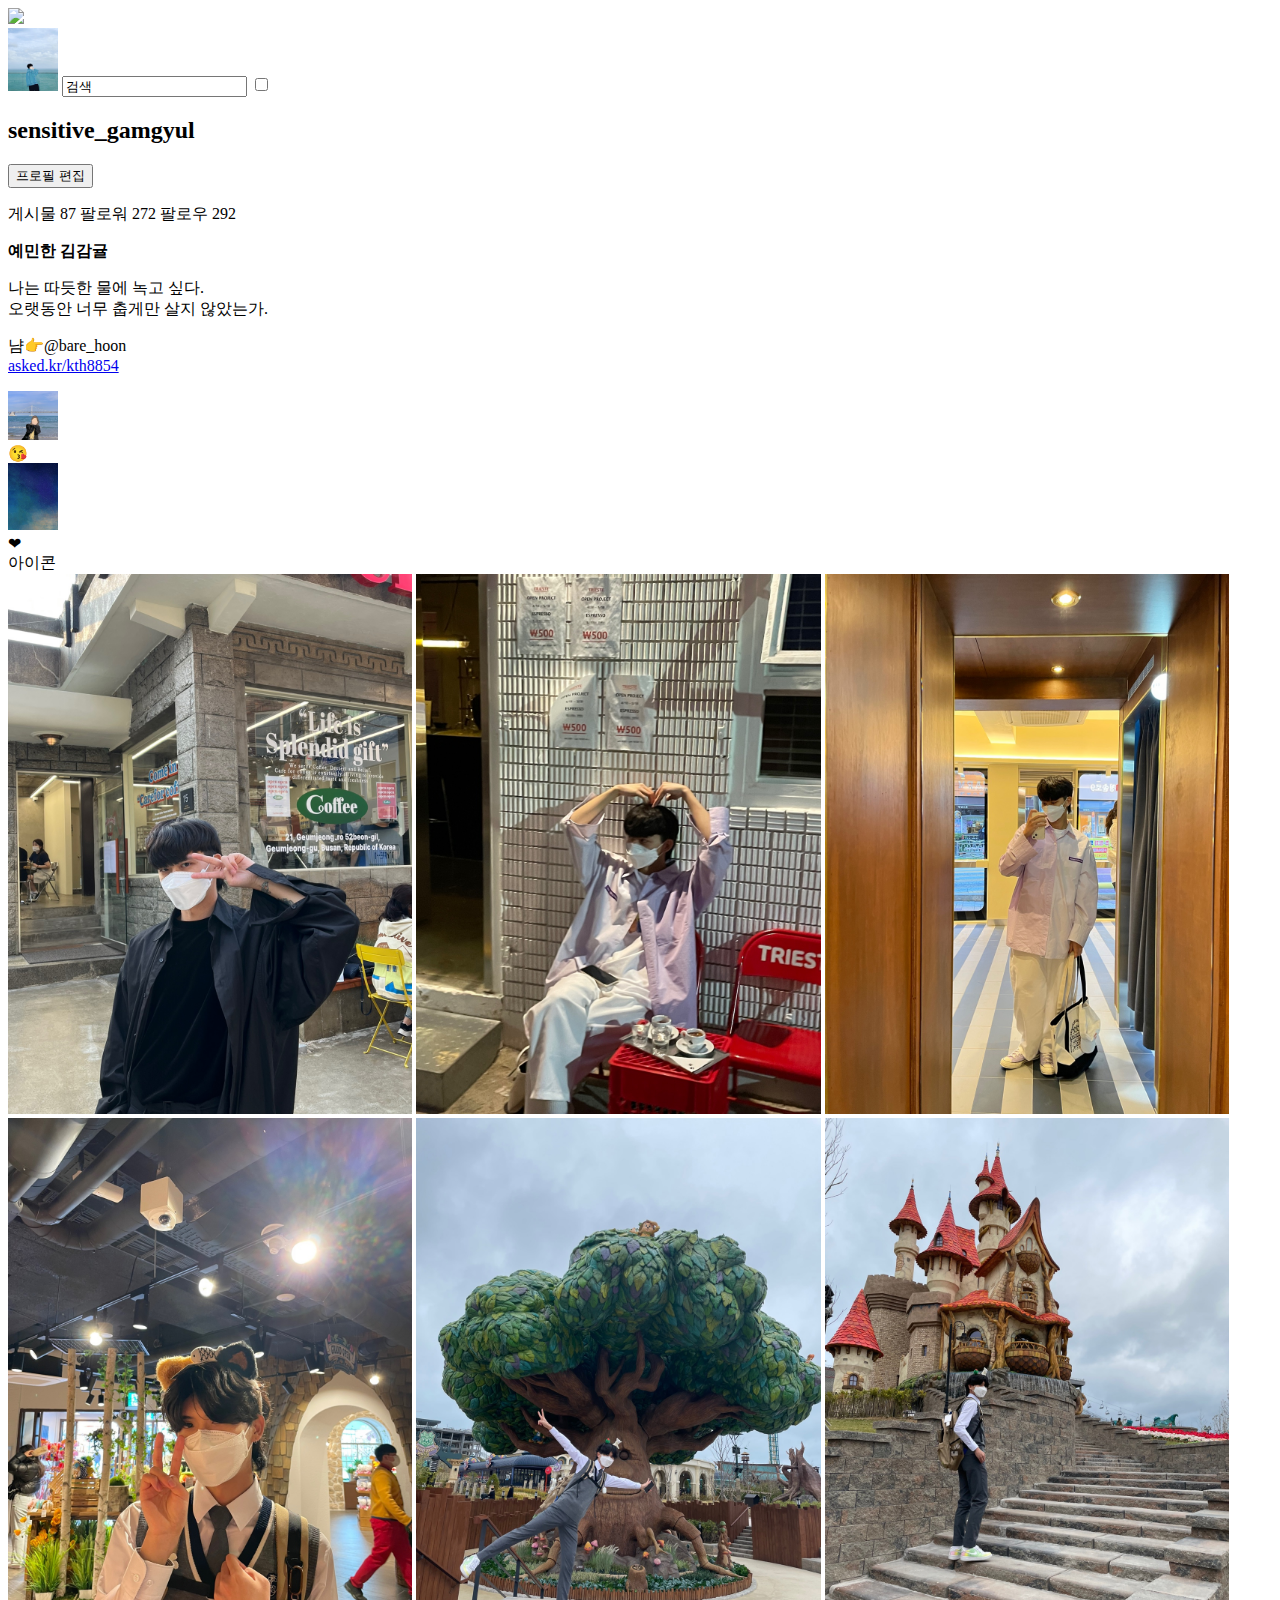
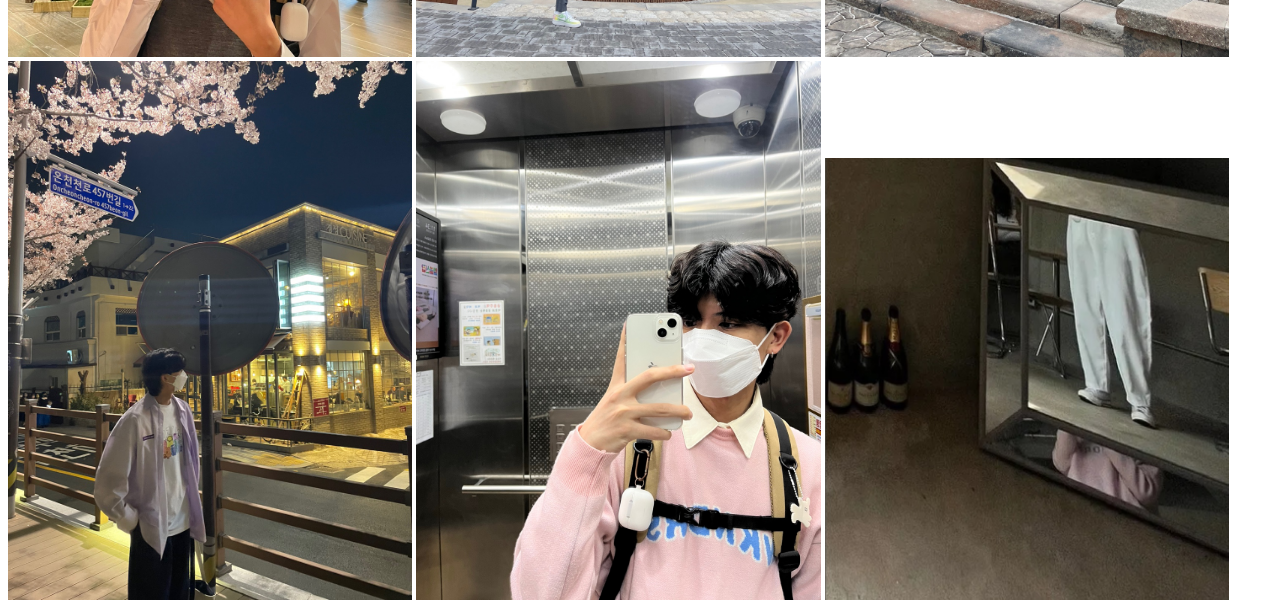
==== index.html @ 4f3c1444 "ver 1.0 html 뼈대" ====
<!DOCTYPE html>
<html lang="en">

<head>
    <meta charset="UTF-8">
    <meta http-equiv="X-UA-Compatible" content="IE=edge">
    <meta name="viewport" content="width=device-width, initial-scale=1.0">
    <title>Document</title>
</head>

<body>
    <img src="https://www.instagram.com/static/images/web/mobile_nav_type_logo.png/735145cfe0a4.png">
    <div>
        <img src="images/profile.jpg" width="50px">
        <input type="search" value="검색">
        <input type="checkbox">
        <div>
            <h2>sensitive_gamgyul</h2>
            <button>프로필 편집</button>
        </div>
    </div>
<div>
    <p>
        게시물 87 팔로워 272 팔로우 292
    </p>
</div>
<div>
    <strong>
        예민한 김감귤
    </strong><br />
</div>
<div>    
<p>
        나는 따듯한 물에 녹고 싶다.<br />
        오랫동안 너무 춥게만 살지 않았는가.
    </p>
    <p>
        냠👉@bare_hoon<br />
        <a href="http://asked.kr/kth8854">asked.kr/kth8854</a><br />
    </p>
</div>
<div>
    <img src="images/hl_1.png" width="50px"><div>😘</div>
    <img src="images/hl_2.jpg" width="50px"><div>❤</div>
</div>
<div>아이콘</div>
<div>
    <img src="images/thumbnails_1.jpg" width="32%">
    <img src="images/thumbnails_2.jpg" width="32%">
    <img src="images/thumbnails_3.jpg" width="32%">
    <img src="images/thumbnails_4.jpg" width="32%">
    <img src="images/thumbnails_5.jpg" width="32%">
    <img src="images/thumbnails_6.jpg" width="32%">
    <img src="images/thumbnails_7.jpg" width="32%">
    <img src="images/thumbnails_8.jpg" width="32%">
    <img src="images/thumbnails_9.jpg" width="32%">
</div>
</body>

</html>
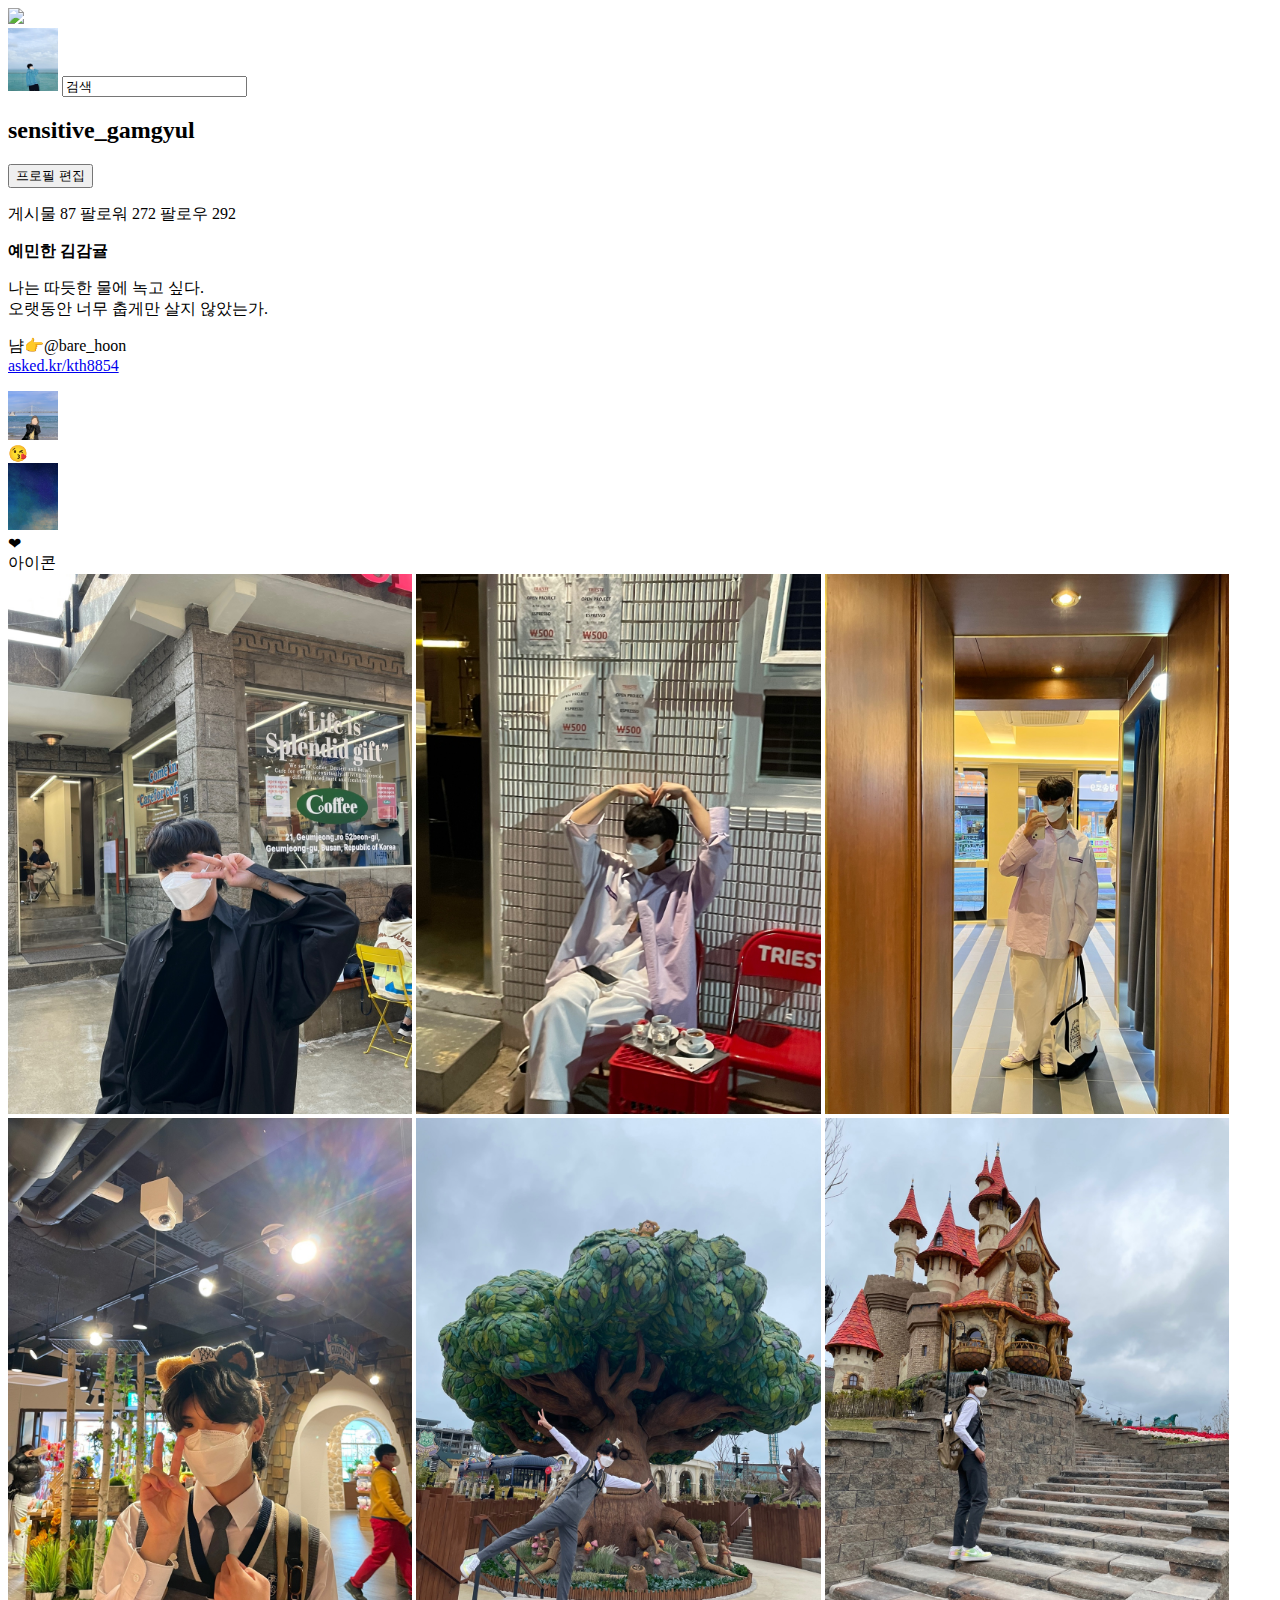
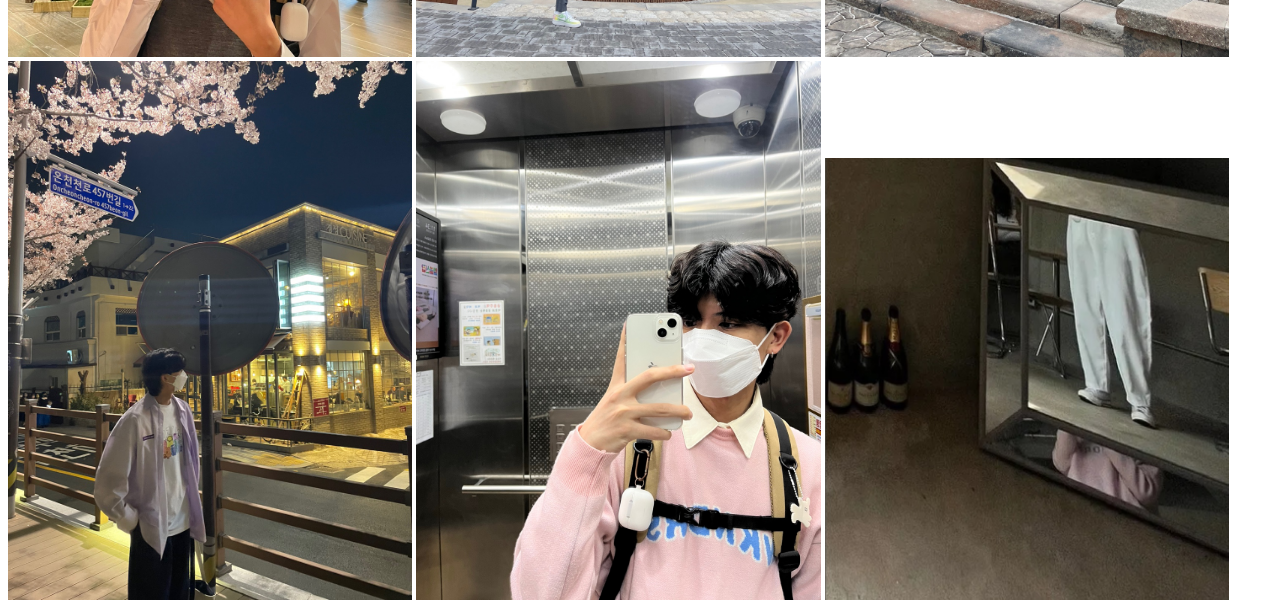
==== commit a1ea6b65: "style.css 추가" ====
--- a/index.html
+++ b/index.html
@@ -5,15 +5,16 @@
     <meta charset="UTF-8">
     <meta http-equiv="X-UA-Compatible" content="IE=edge">
     <meta name="viewport" content="width=device-width, initial-scale=1.0">
-    <title>Document</title>
+    <link rel="stylesheet" href="style.css">
+    <title>예민한 김감귤(@sensitive_gamgyul)</title>
 </head>
 
 <body>
     <img src="https://www.instagram.com/static/images/web/mobile_nav_type_logo.png/735145cfe0a4.png">
-    <div>
+    <div id="profile">
         <img src="images/profile.jpg" width="50px">
         <input type="search" value="검색">
-        <input type="checkbox">
+     
         <div>
             <h2>sensitive_gamgyul</h2>
             <button>프로필 편집</button>
@@ -39,7 +40,7 @@
         <a href="http://asked.kr/kth8854">asked.kr/kth8854</a><br />
     </p>
 </div>
-<div>
+<div class="hl">
     <img src="images/hl_1.png" width="50px"><div>😘</div>
     <img src="images/hl_2.jpg" width="50px"><div>❤</div>
 </div>
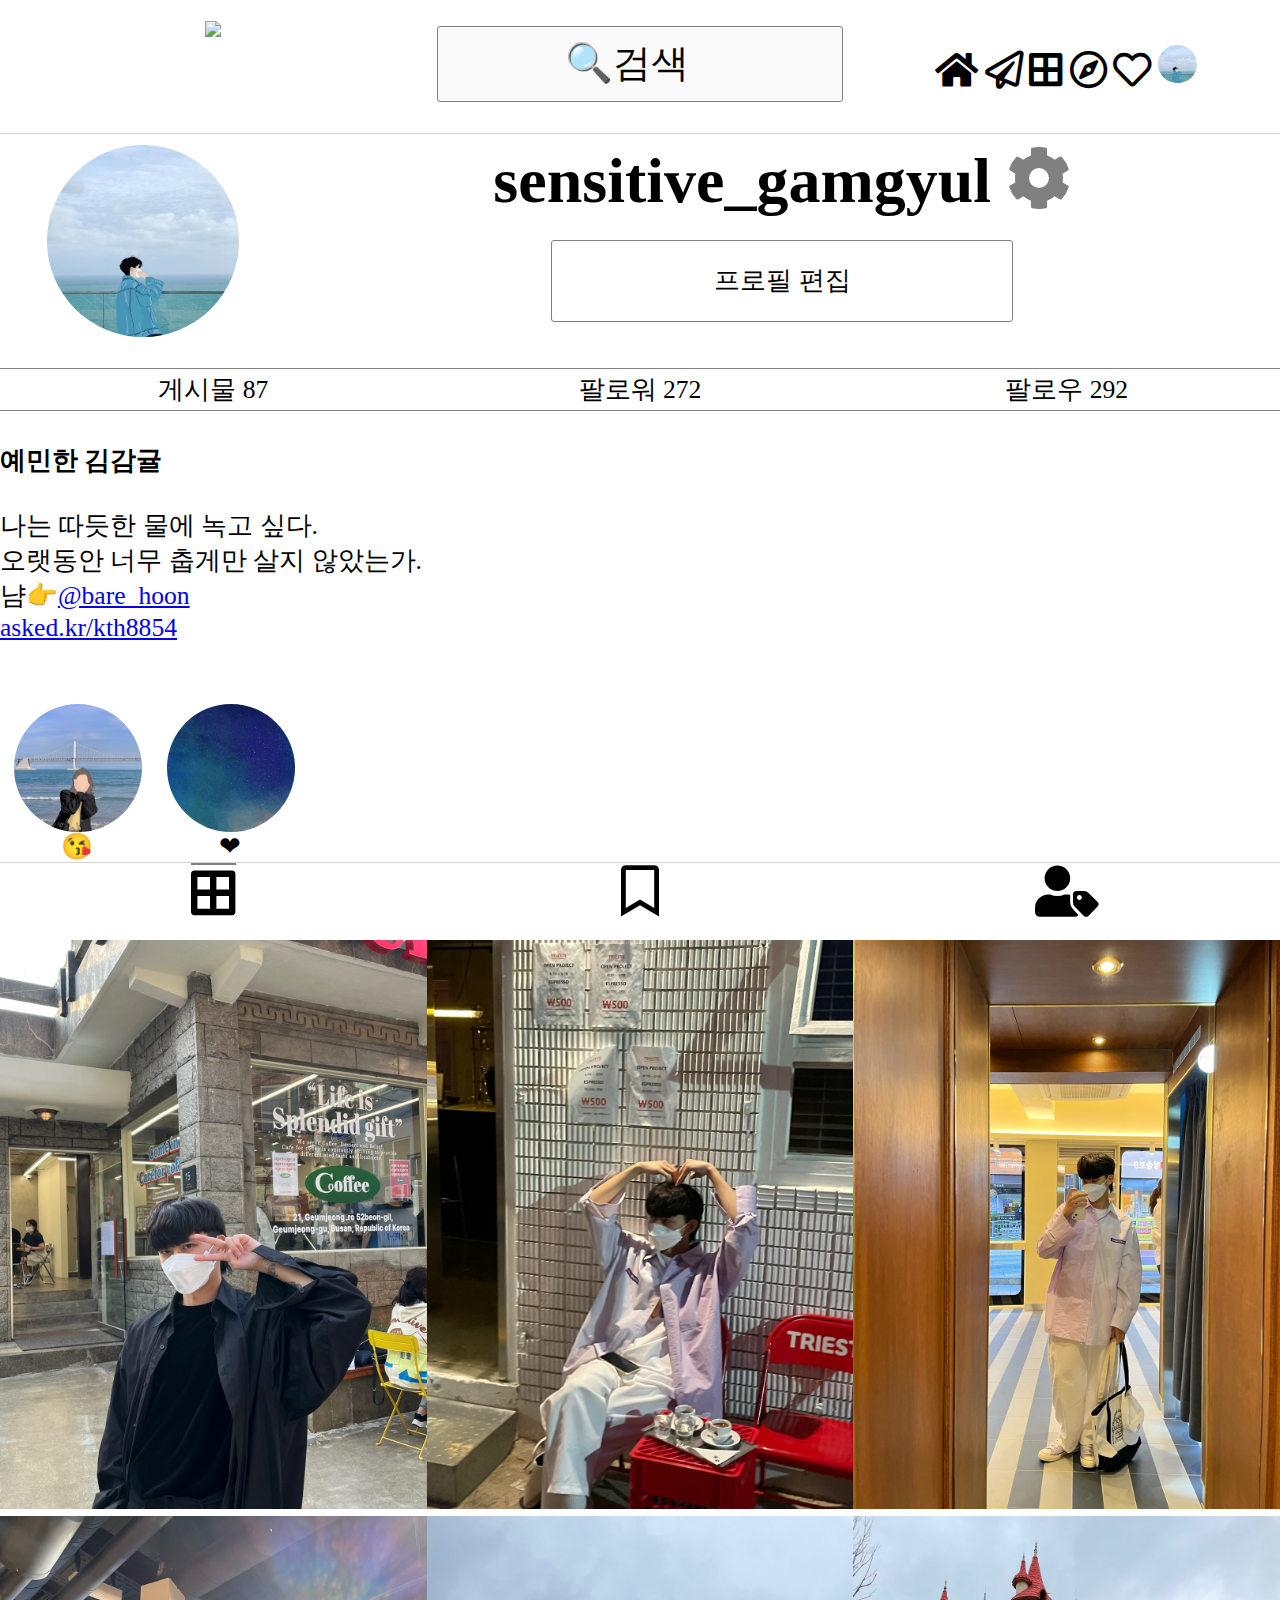
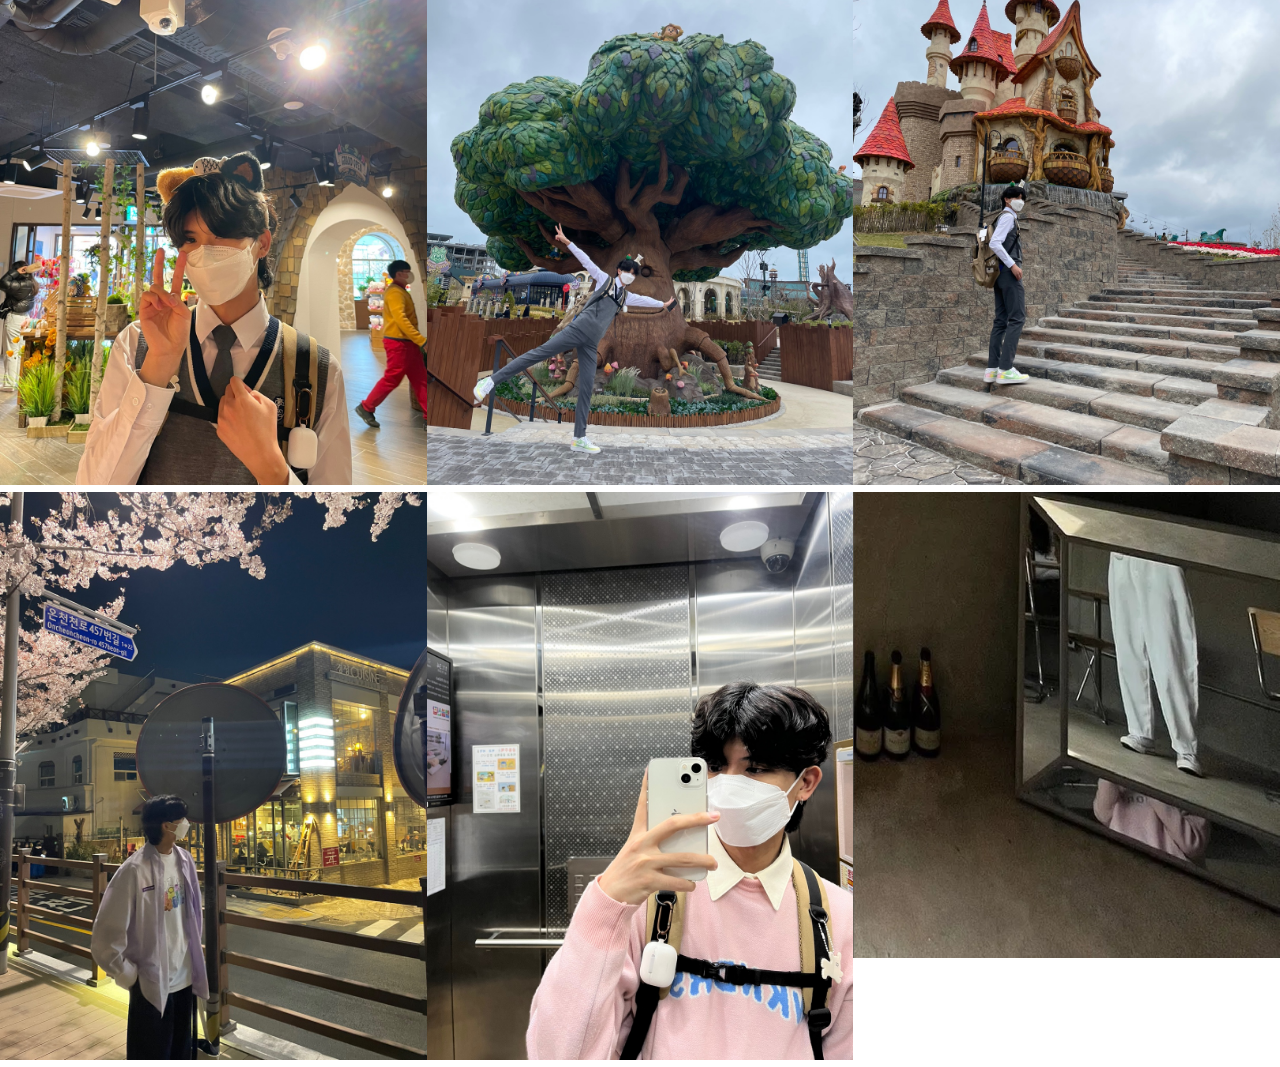
==== commit 13d041be: "반응형 웹 추가" ====
--- a/index.html
+++ b/index.html
@@ -6,56 +6,134 @@
     <meta http-equiv="X-UA-Compatible" content="IE=edge">
     <meta name="viewport" content="width=device-width, initial-scale=1.0">
     <link rel="stylesheet" href="style.css">
+    <link href="https://fonts.googleapis.com/css?family=Lato" rel="stylesheet" type="text/css">
+    <link href="https://pro.fontawesome.com/releases/v5.10.0/css/all.css" rel="stylesheet">
     <title>예민한 김감귤(@sensitive_gamgyul)</title>
 </head>
 
 <body>
-    <img src="https://www.instagram.com/static/images/web/mobile_nav_type_logo.png/735145cfe0a4.png">
+
+    <!-- 상단바 -->
+    <div id="top">
+        <img src="https://www.instagram.com/static/images/web/mobile_nav_type_logo.png/735145cfe0a4.png">
+        <input type="search" value="🔍검색">
+        <div>
+            <i class="fas fa-home"></i>
+            <i class="far fa-paper-plane"></i>
+            <i class="fas fa-border-all"></i>
+            <i class="far fa-compass"></i>
+            <i class="far fa-heart"></i>
+            <img src="images/profile.jpg" class="circle_pic">
+        </div>
+    </div>
+
+    <!-- 프로필 -->
     <div id="profile">
-        <img src="images/profile.jpg" width="50px">
-        <input type="search" value="검색">
-     
-        <div>
-            <h2>sensitive_gamgyul</h2>
+        <div id="profile_pic">
+            <img src="images/profile.jpg" class="circle_pic">
+        </div>
+
+        <div id="profile_info">
+            <div id="id">sensitive_gamgyul <i class="fas fa-cog"></i></div>
             <button>프로필 편집</button>
         </div>
+
     </div>
-<div>
-    <p>
-        게시물 87 팔로워 272 팔로우 292
-    </p>
-</div>
-<div>
-    <strong>
-        예민한 김감귤
-    </strong><br />
-</div>
-<div>    
-<p>
-        나는 따듯한 물에 녹고 싶다.<br />
-        오랫동안 너무 춥게만 살지 않았는가.
-    </p>
-    <p>
-        냠👉@bare_hoon<br />
-        <a href="http://asked.kr/kth8854">asked.kr/kth8854</a><br />
-    </p>
-</div>
-<div class="hl">
-    <img src="images/hl_1.png" width="50px"><div>😘</div>
-    <img src="images/hl_2.jpg" width="50px"><div>❤</div>
-</div>
-<div>아이콘</div>
-<div>
-    <img src="images/thumbnails_1.jpg" width="32%">
-    <img src="images/thumbnails_2.jpg" width="32%">
-    <img src="images/thumbnails_3.jpg" width="32%">
-    <img src="images/thumbnails_4.jpg" width="32%">
-    <img src="images/thumbnails_5.jpg" width="32%">
-    <img src="images/thumbnails_6.jpg" width="32%">
-    <img src="images/thumbnails_7.jpg" width="32%">
-    <img src="images/thumbnails_8.jpg" width="32%">
-    <img src="images/thumbnails_9.jpg" width="32%">
-</div>
+
+
+    <br>
+
+    <!-- 스탯 -->
+    <div id="stat_bar">
+        <div class="stat">
+            게시물 87
+        </div>
+        <div class="stat">
+            팔로워 272
+        </div>
+        <div class="stat">
+            팔로우 292
+        </div>
+    </div>
+    <br>
+
+    <!-- 프로필 설명 -->
+    <div>
+        <strong>
+            예민한 김감귤
+        </strong><br><br>
+    </div>
+    <div>
+        <p>
+            나는 따듯한 물에 녹고 싶다.<br>
+            오랫동안 너무 춥게만 살지 않았는가.
+        </p>
+        <p>
+            냠👉<a href="http://instagram.com/bare_hoon">@bare_hoon</a><br>
+            <a href="http://asked.kr/kth8854">asked.kr/kth8854</a><br>
+        </p>
+    </div>
+
+    <br>
+    <br>
+
+    <!-- 하이라이트 -->
+    <div id="hl">
+        <div class="highlight">
+            <div class="hl_pic">
+                <a href="#">
+                    <img src="images/hl_1.png" width="50px" class="circle_pic">
+                </a>
+            </div>
+            <div class="hl_name">
+                😘
+            </div>
+        </div>
+        <div class="highlight">
+            <div class="hl_pic">
+                <a href="#">
+                    <img src="images/hl_2.jpg" width="50px" class="circle_pic">
+                </a>
+            </div>
+            <div class="hl_name">
+                ❤
+            </div>
+        </div>
+        <div></div>
+    </div>
+
+    <!-- 내용 -->
+    <div id="sub_icons">
+        <div class="selected">
+            <i class="fas fa-border-all"></i>
+        </div>
+        <div>
+            <i class="far fa-bookmark"></i>
+        </div>
+        <div>
+            <i class="fas fa-user-tag"></i>
+        </div>
+    </div>
+
+    <!-- 썸네일 -->
+    <div>
+        <div class="thumbnail_grid">
+            <a href="#"><img src="images/thumbnails_1.jpg" class="thumbnail"></a>
+            <a href="#"><img src="images/thumbnails_2.jpg" class="thumbnail"></a>
+            <a href="#"><img src="images/thumbnails_3.jpg" class="thumbnail"></a>
+        </div>
+        <div class="thumbnail_grid">
+            <a href="#"><img src="images/thumbnails_4.jpg" class="thumbnail"></a>
+            <a href="#"><img src="images/thumbnails_5.jpg" class="thumbnail"></a>
+            <a href="#"><img src="images/thumbnails_6.jpg" class="thumbnail"></a>
+        </div>
+
+        <div class="thumbnail_grid">
+            <a href="#"><img src="images/thumbnails_7.jpg" class="thumbnail"></a>
+            <a href="#"><img src="images/thumbnails_8.jpg" class="thumbnail"></a>
+            <a href="#"><img src="images/thumbnails_9.jpg" class="thumbnail"></a>
+        </div>
+    </div>
 </body>
 
 </html>--- a/style.css
+++ b/style.css
@@ -0,0 +1,166 @@
+
+*{
+    margin:0 auto;
+    
+}
+body{
+    font-size:2vw;
+}
+button{
+    height:85%;
+    width:80%;
+
+    font-size: 2vw;
+    font-weight:600px;
+    background-color: white;
+    border:1px solid gray;
+    border-radius: 3px;
+    cursor:pointer;
+    box-sizing: border-box;
+}
+button:hover{
+    background-color: rgba(226, 226, 226, 0.5);
+}
+i{
+    color:black;
+    cursor: pointer;
+}
+i:hover{
+    opacity:0.5;
+}
+    
+
+
+#top{
+    display: grid;
+    grid-template-columns: 1fr 1fr 1fr;
+    height:10vw;
+    min-height:10vw;
+
+    border-bottom: solid lightgray 0.1px;
+    margin-bottom:10px;
+    padding-bottom:5px;
+}
+#top i{
+    margin-top:2vw;
+    font-size:3vw;
+}
+#top div{
+    text-align: center;
+    padding-top:2vw;
+}
+#top>div>img{
+    
+    width:3vw;
+    height:3vw;
+    
+    margin-left:auto;
+    margin-right:auto;
+}
+#top>img{
+    margin-left:auto;
+    margin-right:auto;
+    
+    margin-top:5%;
+    height:80%;
+    object-fit: contain;
+
+    cursor:pointer;
+}
+#top input{
+    height:60%;
+    width:95%;
+
+    margin:auto;
+
+    text-align: center;
+    background-color: rgb(250,250,250);
+
+    border:solid 1px gray;
+    border-radius: 3px;
+
+    font-size:3vw;
+    font-weight:100;
+}
+#profile{
+    display:grid;
+    grid-template-columns: 1fr 3.5fr;
+}
+#profile i{
+    color:gray;
+}
+#profile_info{
+    display:grid;
+    grid-template-rows: 1fr 1fr;
+    
+    height:15vw;
+}
+#profile_pic{
+    
+    width:15vw;
+    height:15vw;
+    
+}
+#id{
+    font-size:5vw;
+    font-weight: bold;
+}
+.thumbnail_grid{
+    display:grid;
+    grid-template-columns: 1fr 1fr 1fr;
+}
+.thumbnail{
+    width:100%;
+}
+
+#stat_bar{
+    display:grid;
+    grid-template-columns: 1fr 1fr 1fr;
+
+    padding-top:3px;
+    padding-bottom:3px;
+    
+    margin-top:2px;
+    margin-bottom:2px;
+    
+    border-top:1px solid gray;
+    border-bottom:1px solid gray;
+}
+.stat{
+    text-align: center;
+}
+#hl{
+    display:grid;
+    grid-template-columns: 12vw 12vw 1fr;
+}
+.highlight{
+    text-align: center;
+}
+.hl_pic{
+    width:10vw;
+    height:10vw;
+
+    margin-left:auto;
+    margin-right:auto;
+}
+#sub_icons{
+    border-top:solid lightgray 1px;
+    display:grid;
+    grid-template-columns: 1fr 1fr 1fr;
+
+    text-align: center;
+    font-size:4vw;
+    height:6vw;
+}
+.selected{
+    border-top:solid gray 2px;
+}
+
+.circle_pic{
+    border:solid white 1px;
+    border-radius: 50%;
+    width:100%;
+    height:100%;
+    object-fit: cover;
+}
+
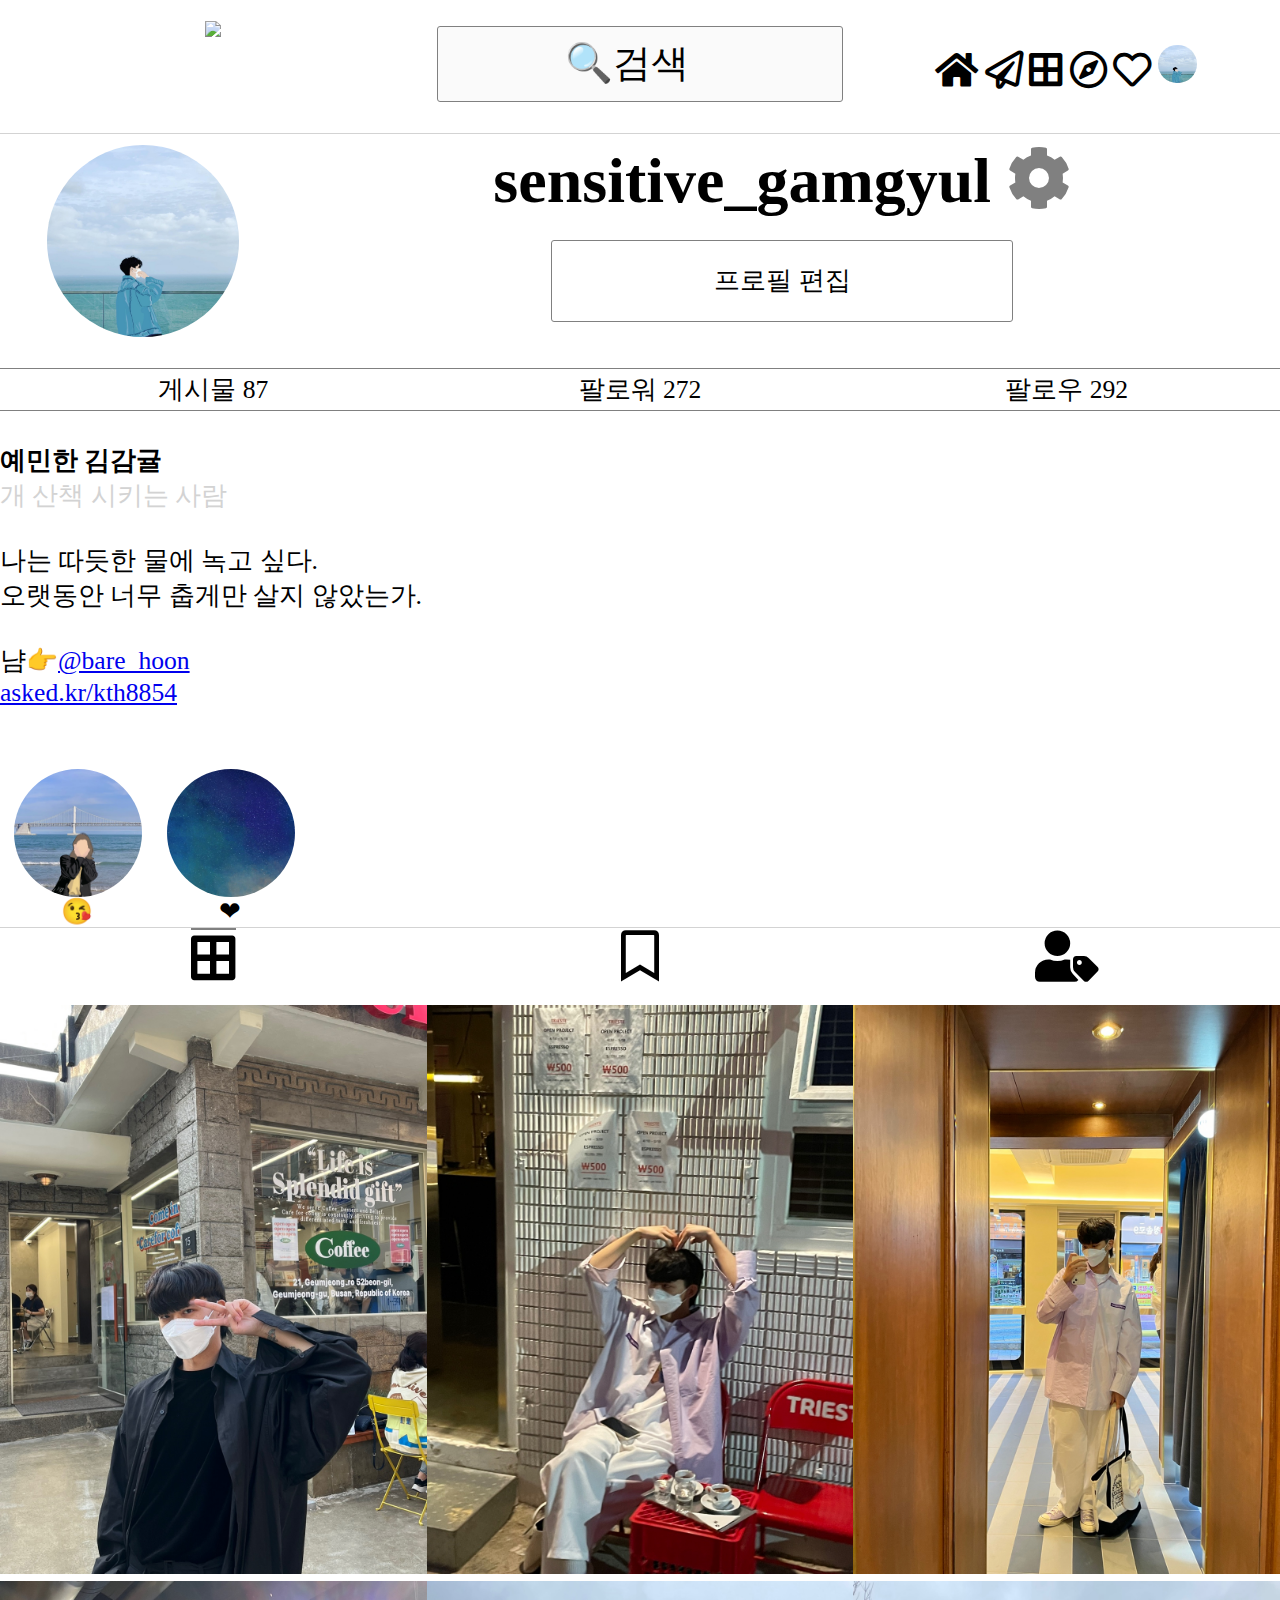
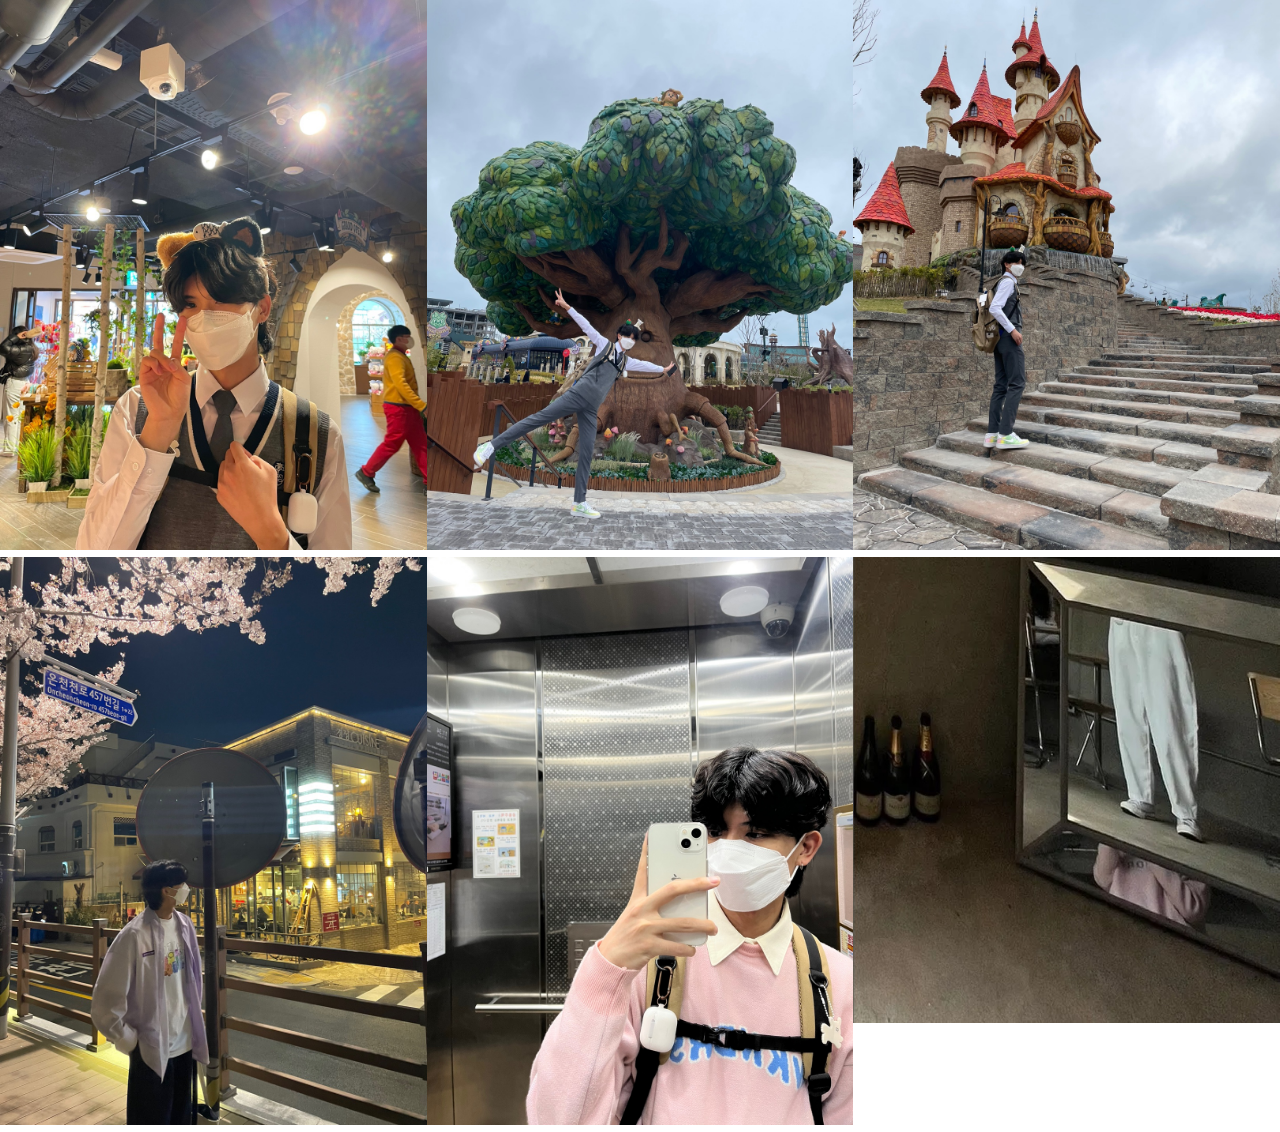
==== commit 776b770a: "작동하지않는 프로필편집" ====
--- a/index.html
+++ b/index.html
@@ -8,11 +8,12 @@
     <link rel="stylesheet" href="style.css">
     <link href="https://fonts.googleapis.com/css?family=Lato" rel="stylesheet" type="text/css">
     <link href="https://pro.fontawesome.com/releases/v5.10.0/css/all.css" rel="stylesheet">
+    <script src="script.js"></script>
     <title>예민한 김감귤(@sensitive_gamgyul)</title>
 </head>
 
 <body>
-
+  
     <!-- 상단바 -->
     <div id="top">
         <img src="https://www.instagram.com/static/images/web/mobile_nav_type_logo.png/735145cfe0a4.png">
@@ -34,7 +35,7 @@
         </div>
 
         <div id="profile_info">
-            <div id="id">sensitive_gamgyul <i class="fas fa-cog"></i></div>
+            <div id="id"><span>sensitive_gamgyul</span> <i class="fas fa-cog"></i></div>
             <button>프로필 편집</button>
         </div>
 
@@ -58,17 +59,19 @@
     <br>
 
     <!-- 프로필 설명 -->
-    <div>
-        <strong>
+    <div id = "profile_Info">
+        <strong id="userInfo">
             예민한 김감귤
-        </strong><br><br>
+        </strong>
+        <br>
+        <span id="summary" style="color:lightgray">개 산책 시키는 사람</span>
+        <br><br>
     </div>
     <div>
-        <p>
+        <p id = "profileDetail">
             나는 따듯한 물에 녹고 싶다.<br>
             오랫동안 너무 춥게만 살지 않았는가.
-        </p>
-        <p>
+        <br><br>
             냠👉<a href="http://instagram.com/bare_hoon">@bare_hoon</a><br>
             <a href="http://asked.kr/kth8854">asked.kr/kth8854</a><br>
         </p>
@@ -134,6 +137,8 @@
             <a href="#"><img src="images/thumbnails_9.jpg" class="thumbnail"></a>
         </div>
     </div>
+ 
+    
 </body>
 
 </html>